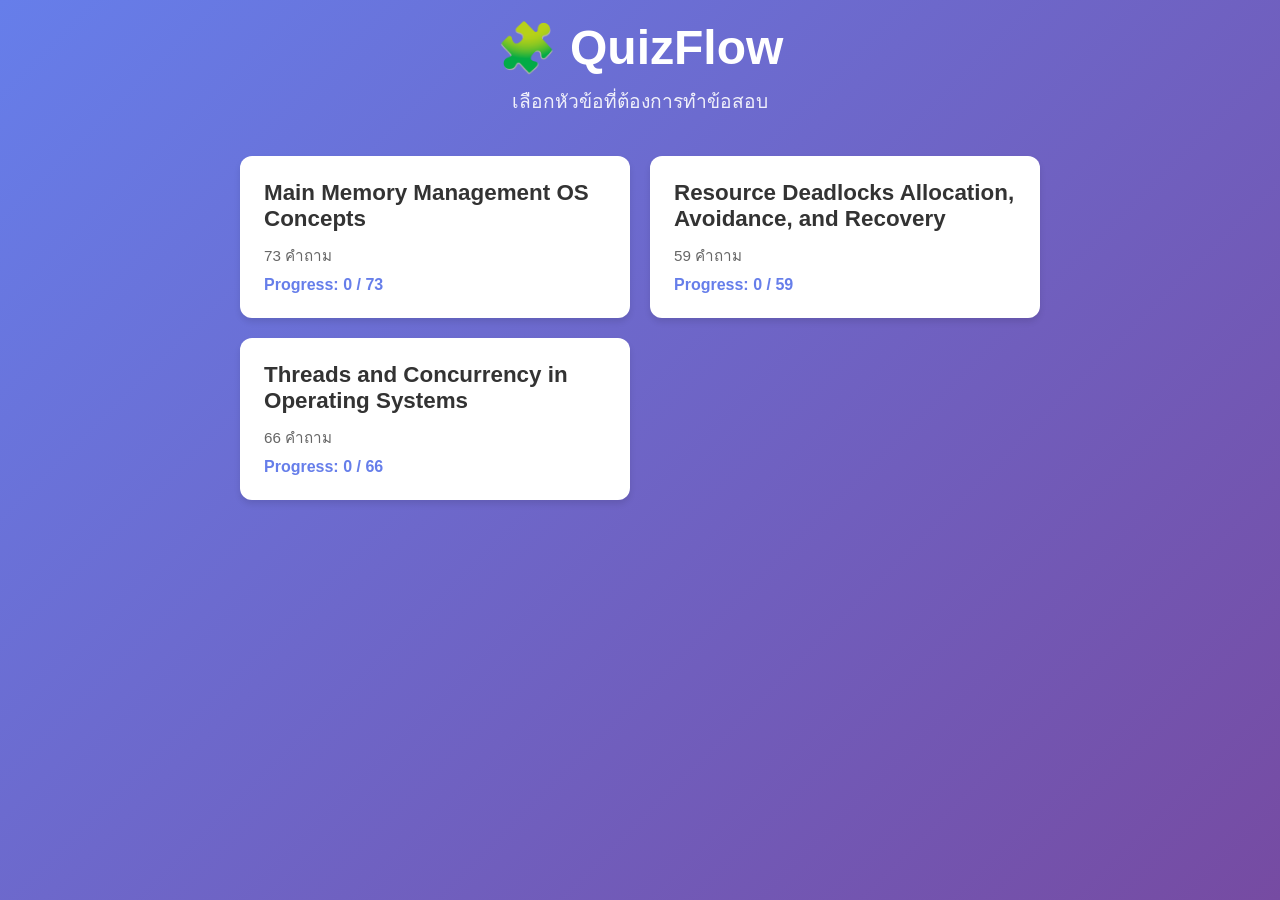
==== quiz.html @ c289e6de "Initial commit Created from https://vercel.com/new" ====
<!DOCTYPE html>
<html lang="th">
<head>
    <meta charset="UTF-8">
    <meta name="viewport" content="width=device-width, initial-scale=1.0">
    <title>QuizFlow - Quiz</title>
    <link rel="stylesheet" href="style.css">
</head>
<body>
    <div class="container">
        <header class="quiz-header">
            <button id="back-btn" class="btn-back">← กลับ</button>
            <h2 id="quiz-title">Quiz</h2>
            <div class="header-controls">
                <button id="shuffle-btn" class="btn-shuffle" title="เปิด/ปิดการสลับข้อ">🔀 สลับข้อ</button>
                <button id="reset-btn" class="btn-reset">รีเซ็ต</button>
            </div>
        </header>
        
        <div class="progress-bar">
            <div id="progress-fill" class="progress-fill"></div>
        </div>
        
        <div id="quiz-container" class="quiz-container">
            <div class="loading">กำลังโหลดข้อสอบ...</div>
        </div>
        
        <div id="result-container" class="result-container hidden">
            <h2>🏆 ผลคะแนน</h2>
            <div id="score-display" class="score-display"></div>
            <div class="result-actions">
                <button id="retry-btn" class="btn-primary">ทำใหม่</button>
                <button id="home-btn" class="btn-secondary">กลับหน้าแรก</button>
            </div>
        </div>
    </div>
    
    <script src="quiz.js"></script>
</body>
</html>
---- style.css ----
* {
    margin: 0;
    padding: 0;
    box-sizing: border-box;
}

body {
    font-family: -apple-system, BlinkMacSystemFont, 'Segoe UI', Roboto, Oxygen, Ubuntu, Cantarell, sans-serif;
    background: linear-gradient(135deg, #667eea 0%, #764ba2 100%);
    min-height: 100vh;
    padding: 20px;
}

.container {
    max-width: 800px;
    margin: 0 auto;
}

header {
    text-align: center;
    color: white;
    margin-bottom: 40px;
}

header h1 {
    font-size: 3em;
    margin-bottom: 10px;
}

.subtitle {
    font-size: 1.2em;
    opacity: 0.9;
}

/* Quiz Library */
.quiz-library {
    display: grid;
    grid-template-columns: repeat(auto-fill, minmax(300px, 1fr));
    gap: 20px;
}

.quiz-card {
    background: white;
    border-radius: 12px;
    padding: 24px;
    cursor: pointer;
    transition: transform 0.2s, box-shadow 0.2s;
    box-shadow: 0 4px 6px rgba(0, 0, 0, 0.1);
}

.quiz-card:hover {
    transform: translateY(-4px);
    box-shadow: 0 8px 12px rgba(0, 0, 0, 0.15);
}

.quiz-card h3 {
    color: #333;
    margin-bottom: 12px;
    font-size: 1.4em;
}

.quiz-info {
    color: #666;
    font-size: 0.95em;
    margin-bottom: 8px;
}

.quiz-progress {
    color: #667eea;
    font-weight: 600;
    font-size: 1em;
}

/* Quiz Page */
.quiz-header {
    display: flex;
    justify-content: space-between;
    align-items: center;
    margin-bottom: 20px;
}

.quiz-header h2 {
    color: white;
    font-size: 1.8em;
}

.btn-back, .btn-reset {
    background: rgba(255, 255, 255, 0.2);
    color: white;
    border: none;
    padding: 10px 20px;
    border-radius: 8px;
    cursor: pointer;
    font-size: 1em;
    transition: background 0.2s;
}

.btn-back:hover, .btn-reset:hover {
    background: rgba(255, 255, 255, 0.3);
}

.header-controls {
    display: flex;
    gap: 10px;
    align-items: center;
}

.btn-shuffle {
    background: rgba(255, 255, 255, 0.2);
    color: white;
    border: 2px solid rgba(255, 255, 255, 0.3);
    padding: 10px 20px;
    border-radius: 8px;
    cursor: pointer;
    font-size: 1em;
    transition: all 0.2s;
}

.btn-shuffle:hover {
    background: rgba(255, 255, 255, 0.3);
    border-color: rgba(255, 255, 255, 0.5);
}

.btn-shuffle.active {
    background: rgba(76, 175, 80, 0.6);
    border-color: rgba(76, 175, 80, 1);
    color: #ffffff;
}

.progress-bar {
    background: rgba(255, 255, 255, 0.2);
    height: 8px;
    border-radius: 4px;
    margin-bottom: 30px;
    overflow: hidden;
}

.progress-fill {
    background: #4ade80;
    height: 100%;
    transition: width 0.3s;
}

/* Quiz Container */
.quiz-container {
    background: white;
    border-radius: 12px;
    padding: 32px;
    box-shadow: 0 8px 16px rgba(0, 0, 0, 0.1);
}

.question-number {
    color: #667eea;
    font-weight: 600;
    margin-bottom: 16px;
    font-size: 1em;
}

.question-text {
    font-size: 1.4em;
    color: #333;
    margin-bottom: 24px;
    line-height: 1.6;
}

.answers {
    display: flex;
    flex-direction: column;
    gap: 12px;
    margin-bottom: 24px;
}

.answer-btn {
    background: #f3f4f6;
    border: 2px solid transparent;
    padding: 16px 20px;
    border-radius: 8px;
    text-align: left;
    cursor: pointer;
    font-size: 1em;
    transition: all 0.2s;
}

.answer-btn:hover {
    background: #e5e7eb;
    border-color: #667eea;
}

.answer-btn.selected {
    background: #ddd6fe;
    border-color: #667eea;
}

.answer-btn.correct {
    background: #d1fae5;
    border-color: #10b981;
}

.answer-btn.incorrect {
    background: #fee2e2;
    border-color: #ef4444;
}

.answer-btn:disabled {
    cursor: not-allowed;
}

.explanation {
    background: #f0f9ff;
    border-left: 4px solid #3b82f6;
    padding: 16px;
    margin-bottom: 24px;
    border-radius: 4px;
}

.explanation-title {
    font-weight: 600;
    color: #1e40af;
    margin-bottom: 8px;
}

.explanation-text {
    color: #1e3a8a;
    line-height: 1.6;
}

.quiz-actions {
    display: flex;
    gap: 12px;
    justify-content: flex-end;
}

.btn-primary, .btn-secondary {
    padding: 12px 24px;
    border: none;
    border-radius: 8px;
    font-size: 1em;
    cursor: pointer;
    transition: all 0.2s;
}

.btn-primary {
    background: #667eea;
    color: white;
}

.btn-primary:hover {
    background: #5568d3;
}

.btn-secondary {
    background: #e5e7eb;
    color: #333;
}

.btn-secondary:hover {
    background: #d1d5db;
}

/* Result Page */
.result-container {
    background: white;
    border-radius: 12px;
    padding: 48px;
    text-align: center;
    box-shadow: 0 8px 16px rgba(0, 0, 0, 0.1);
}

.result-container h2 {
    color: #333;
    font-size: 2.5em;
    margin-bottom: 24px;
}

.score-display {
    font-size: 3em;
    color: #667eea;
    font-weight: 700;
    margin-bottom: 16px;
}

.score-detail {
    color: #666;
    font-size: 1.2em;
    margin-bottom: 32px;
}

.result-actions {
    display: flex;
    gap: 16px;
    justify-content: center;
}

/* Utility */
.hidden {
    display: none;
}

.loading {
    text-align: center;
    color: #666;
    padding: 40px;
    font-size: 1.2em;
}

/* Responsive */
@media (max-width: 768px) {
    .quiz-library {
        grid-template-columns: 1fr;
    }
    
    header h1 {
        font-size: 2em;
    }
    
    .quiz-container {
        padding: 20px;
    }
    
    .question-text {
        font-size: 1.2em;
    }
}
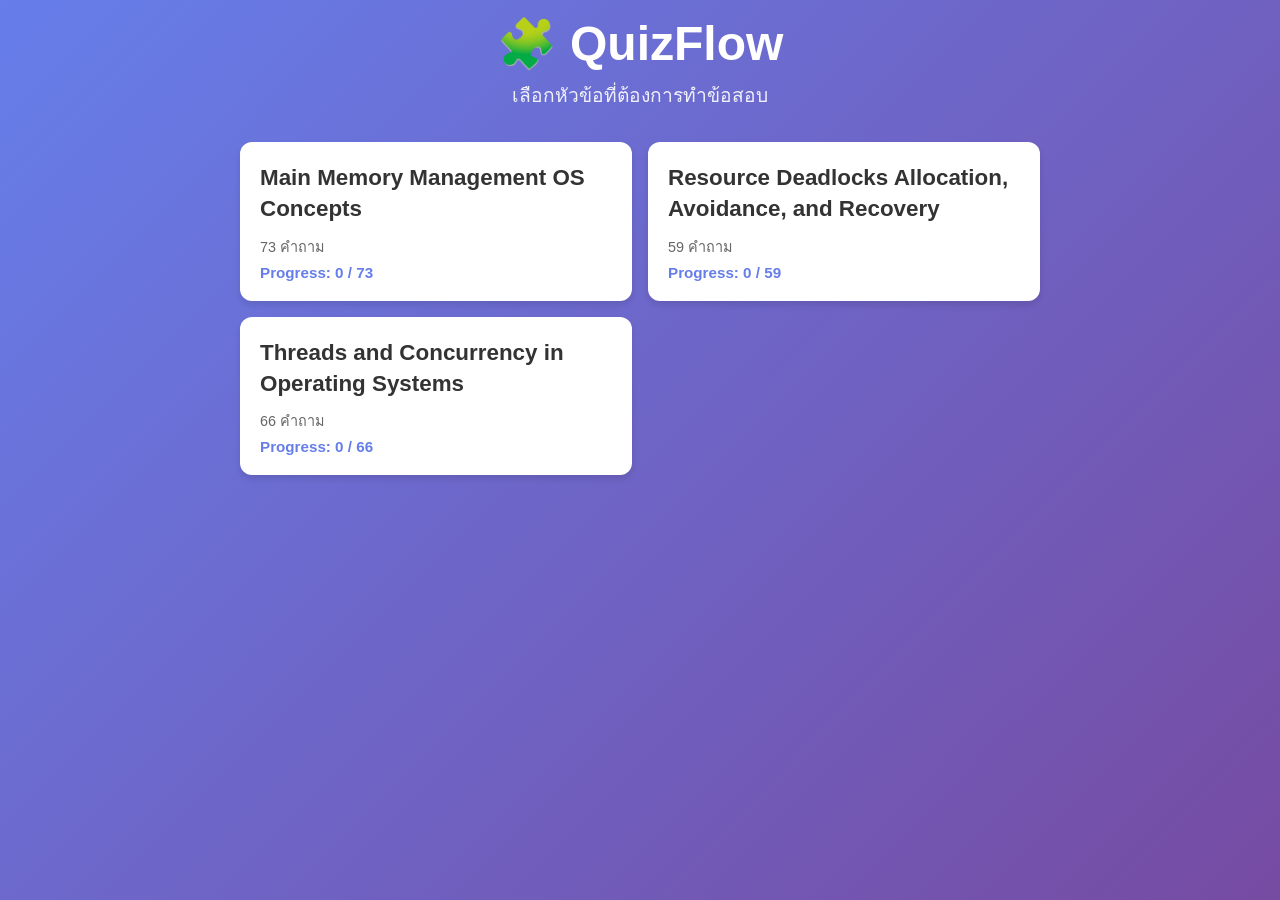
==== commit bf052e6d: "style: enhance quiz UI responsiveness and visual consistency, including button text rendering." ====
--- a/quiz.html
+++ b/quiz.html
@@ -9,11 +9,12 @@
 <body>
     <div class="container">
         <header class="quiz-header">
-            <button id="back-btn" class="btn-back">← กลับ</button>
+            <button id="back-btn" class="btn-back">← <span class="btn-label">กลับ</span></button>
             <h2 id="quiz-title">Quiz</h2>
             <div class="header-controls">
-                <button id="shuffle-btn" class="btn-shuffle" title="เปิด/ปิดการสลับข้อ">🔀 สลับข้อ</button>
-                <button id="reset-btn" class="btn-reset">รีเซ็ต</button>
+                <button id="shuffle-questions-btn" class="btn-shuffle" title="เปิด/ปิดการสลับลำดับข้อสอบ">📋 <span class="btn-label">สลับข้อสอบ</span></button>
+                <button id="shuffle-btn" class="btn-shuffle" title="เปิด/ปิดการสลับตัวเลือกคำตอบ">🔀 <span class="btn-label">สลับตัวเลือก</span></button>
+                <button id="reset-btn" class="btn-reset">🔄 <span class="btn-label">รีเซ็ต</span></button>
             </div>
         </header>
         
--- a/style.css
+++ b/style.css
@@ -8,7 +8,7 @@
     font-family: -apple-system, BlinkMacSystemFont, 'Segoe UI', Roboto, Oxygen, Ubuntu, Cantarell, sans-serif;
     background: linear-gradient(135deg, #667eea 0%, #764ba2 100%);
     min-height: 100vh;
-    padding: 20px;
+    padding: 16px;
 }
 
 .container {
@@ -16,33 +16,34 @@
     margin: 0 auto;
 }
 
+/* ── Index page header ─────────────────────── */
 header {
     text-align: center;
     color: white;
-    margin-bottom: 40px;
+    margin-bottom: 32px;
 }
 
 header h1 {
-    font-size: 3em;
-    margin-bottom: 10px;
+    font-size: clamp(1.8em, 6vw, 3em);
+    margin-bottom: 8px;
 }
 
 .subtitle {
-    font-size: 1.2em;
+    font-size: clamp(0.95em, 3vw, 1.2em);
     opacity: 0.9;
 }
 
-/* Quiz Library */
+/* ── Quiz Library ──────────────────────────── */
 .quiz-library {
     display: grid;
-    grid-template-columns: repeat(auto-fill, minmax(300px, 1fr));
-    gap: 20px;
+    grid-template-columns: repeat(auto-fill, minmax(280px, 1fr));
+    gap: 16px;
 }
 
 .quiz-card {
     background: white;
     border-radius: 12px;
-    padding: 24px;
+    padding: 20px;
     cursor: pointer;
     transition: transform 0.2s, box-shadow 0.2s;
     box-shadow: 0 4px 6px rgba(0, 0, 0, 0.1);
@@ -55,64 +56,83 @@
 
 .quiz-card h3 {
     color: #333;
-    margin-bottom: 12px;
-    font-size: 1.4em;
+    margin-bottom: 10px;
+    font-size: clamp(1.1em, 3.5vw, 1.4em);
+    line-height: 1.4;
 }
 
 .quiz-info {
     color: #666;
-    font-size: 0.95em;
-    margin-bottom: 8px;
+    font-size: 0.9em;
+    margin-bottom: 6px;
 }
 
 .quiz-progress {
     color: #667eea;
     font-weight: 600;
-    font-size: 1em;
-}
-
-/* Quiz Page */
+    font-size: 0.95em;
+}
+
+/* ── Quiz Page Header ──────────────────────── */
 .quiz-header {
     display: flex;
     justify-content: space-between;
     align-items: center;
-    margin-bottom: 20px;
+    margin-bottom: 16px;
+    gap: 8px;
+    flex-wrap: wrap;
 }
 
 .quiz-header h2 {
     color: white;
-    font-size: 1.8em;
-}
-
-.btn-back, .btn-reset {
+    font-size: clamp(1em, 4vw, 1.8em);
+    flex: 1;
+    text-align: center;
+    min-width: 0;
+    overflow: hidden;
+    text-overflow: ellipsis;
+    white-space: nowrap;
+}
+
+/* ── Shared header button styles ───────────── */
+.btn-back,
+.btn-reset {
     background: rgba(255, 255, 255, 0.2);
     color: white;
     border: none;
-    padding: 10px 20px;
+    padding: 9px 16px;
     border-radius: 8px;
     cursor: pointer;
-    font-size: 1em;
+    font-size: 0.9em;
+    white-space: nowrap;
     transition: background 0.2s;
-}
-
-.btn-back:hover, .btn-reset:hover {
+    flex-shrink: 0;
+}
+
+.btn-back:hover,
+.btn-reset:hover {
     background: rgba(255, 255, 255, 0.3);
 }
 
+/* ── Header controls group ─────────────────── */
 .header-controls {
     display: flex;
-    gap: 10px;
+    gap: 8px;
     align-items: center;
+    flex-wrap: wrap;
+    justify-content: flex-end;
+    flex-shrink: 0;
 }
 
 .btn-shuffle {
     background: rgba(255, 255, 255, 0.2);
     color: white;
     border: 2px solid rgba(255, 255, 255, 0.3);
-    padding: 10px 20px;
+    padding: 9px 14px;
     border-radius: 8px;
     cursor: pointer;
-    font-size: 1em;
+    font-size: 0.9em;
+    white-space: nowrap;
     transition: all 0.2s;
 }
 
@@ -122,16 +142,18 @@
 }
 
 .btn-shuffle.active {
-    background: rgba(76, 175, 80, 0.6);
+    background: rgba(76, 175, 80, 0.65);
     border-color: rgba(76, 175, 80, 1);
     color: #ffffff;
-}
-
+    box-shadow: 0 0 8px rgba(76, 175, 80, 0.45);
+}
+
+/* ── Progress bar ──────────────────────────── */
 .progress-bar {
     background: rgba(255, 255, 255, 0.2);
     height: 8px;
     border-radius: 4px;
-    margin-bottom: 30px;
+    margin-bottom: 20px;
     overflow: hidden;
 }
 
@@ -141,43 +163,46 @@
     transition: width 0.3s;
 }
 
-/* Quiz Container */
+/* ── Quiz Container ────────────────────────── */
 .quiz-container {
     background: white;
     border-radius: 12px;
-    padding: 32px;
+    padding: 28px;
     box-shadow: 0 8px 16px rgba(0, 0, 0, 0.1);
 }
 
 .question-number {
     color: #667eea;
     font-weight: 600;
-    margin-bottom: 16px;
-    font-size: 1em;
+    margin-bottom: 12px;
+    font-size: 0.95em;
 }
 
 .question-text {
-    font-size: 1.4em;
+    font-size: clamp(1.05em, 3.5vw, 1.4em);
     color: #333;
-    margin-bottom: 24px;
-    line-height: 1.6;
+    margin-bottom: 20px;
+    line-height: 1.65;
+    word-break: break-word;
 }
 
 .answers {
     display: flex;
     flex-direction: column;
-    gap: 12px;
-    margin-bottom: 24px;
+    gap: 10px;
+    margin-bottom: 20px;
 }
 
 .answer-btn {
     background: #f3f4f6;
     border: 2px solid transparent;
-    padding: 16px 20px;
+    padding: 14px 16px;
     border-radius: 8px;
     text-align: left;
     cursor: pointer;
-    font-size: 1em;
+    font-size: clamp(0.9em, 2.5vw, 1em);
+    line-height: 1.5;
+    word-break: break-word;
     transition: all 0.2s;
 }
 
@@ -208,35 +233,43 @@
 .explanation {
     background: #f0f9ff;
     border-left: 4px solid #3b82f6;
-    padding: 16px;
-    margin-bottom: 24px;
+    padding: 14px;
+    margin-bottom: 20px;
     border-radius: 4px;
 }
 
 .explanation-title {
     font-weight: 600;
     color: #1e40af;
-    margin-bottom: 8px;
+    margin-bottom: 6px;
 }
 
 .explanation-text {
     color: #1e3a8a;
     line-height: 1.6;
+    font-size: 0.95em;
+    word-break: break-word;
 }
 
 .quiz-actions {
     display: flex;
-    gap: 12px;
+    gap: 10px;
     justify-content: flex-end;
-}
-
-.btn-primary, .btn-secondary {
-    padding: 12px 24px;
+    flex-wrap: wrap;
+}
+
+.btn-primary,
+.btn-secondary {
+    padding: 11px 22px;
     border: none;
     border-radius: 8px;
     font-size: 1em;
     cursor: pointer;
     transition: all 0.2s;
+    flex: 1;
+    min-width: 100px;
+    max-width: 200px;
+    text-align: center;
 }
 
 .btn-primary {
@@ -257,41 +290,49 @@
     background: #d1d5db;
 }
 
-/* Result Page */
+/* ── Result Page ───────────────────────────── */
 .result-container {
     background: white;
     border-radius: 12px;
-    padding: 48px;
+    padding: 36px 24px;
     text-align: center;
     box-shadow: 0 8px 16px rgba(0, 0, 0, 0.1);
 }
 
 .result-container h2 {
     color: #333;
-    font-size: 2.5em;
-    margin-bottom: 24px;
+    font-size: clamp(1.6em, 6vw, 2.5em);
+    margin-bottom: 20px;
 }
 
 .score-display {
-    font-size: 3em;
+    font-size: clamp(2em, 8vw, 3em);
     color: #667eea;
     font-weight: 700;
-    margin-bottom: 16px;
+    margin-bottom: 12px;
 }
 
 .score-detail {
     color: #666;
-    font-size: 1.2em;
-    margin-bottom: 32px;
+    font-size: clamp(1em, 3vw, 1.2em);
+    margin-bottom: 28px;
 }
 
 .result-actions {
     display: flex;
-    gap: 16px;
+    gap: 12px;
     justify-content: center;
-}
-
-/* Utility */
+    flex-wrap: wrap;
+}
+
+.result-actions .btn-primary,
+.result-actions .btn-secondary {
+    flex: 1;
+    min-width: 120px;
+    max-width: 180px;
+}
+
+/* ── Utility ───────────────────────────────── */
 .hidden {
     display: none;
 }
@@ -299,25 +340,133 @@
 .loading {
     text-align: center;
     color: #666;
-    padding: 40px;
-    font-size: 1.2em;
-}
-
-/* Responsive */
-@media (max-width: 768px) {
+    padding: 40px 20px;
+    font-size: 1.1em;
+}
+
+/* ══════════════════════════════════════════════
+   RESPONSIVE BREAKPOINTS
+   ══════════════════════════════════════════════ */
+
+/* ── Tablet / Small phone (≤ 600px) ─────────── */
+@media (max-width: 600px) {
+    body {
+        padding: 12px;
+    }
+
+    header {
+        margin-bottom: 20px;
+    }
+
+    .quiz-header {
+        gap: 6px;
+    }
+
+    .quiz-header h2 {
+        font-size: clamp(0.9em, 4vw, 1.2em);
+    }
+
+    .btn-back,
+    .btn-reset {
+        padding: 8px 12px;
+        font-size: 0.85em;
+    }
+
+    .btn-shuffle {
+        padding: 8px 12px;
+        font-size: 0.82em;
+    }
+
     .quiz-library {
         grid-template-columns: 1fr;
-    }
-    
-    header h1 {
-        font-size: 2em;
-    }
-    
+        gap: 12px;
+    }
+
     .quiz-container {
-        padding: 20px;
-    }
-    
+        padding: 18px 14px;
+    }
+
     .question-text {
-        font-size: 1.2em;
-    }
-}
+        font-size: 1.05em;
+        margin-bottom: 16px;
+    }
+
+    .answer-btn {
+        padding: 12px 14px;
+        font-size: 0.92em;
+    }
+
+    .result-container {
+        padding: 24px 16px;
+    }
+
+    /* Action buttons: full-width on small screens */
+    .quiz-actions {
+        justify-content: stretch;
+    }
+
+    .btn-primary,
+    .btn-secondary {
+        max-width: 100%;
+    }
+
+    .result-actions .btn-primary,
+    .result-actions .btn-secondary {
+        max-width: 100%;
+    }
+}
+
+/* ── Extra small phone (≤ 400px) ───────────── */
+@media (max-width: 400px) {
+    body {
+        padding: 8px;
+    }
+
+    /*  Header layout on xs:
+        Row 1: [← กลับ]           [ปุ่มกลุ่ม]
+        Row 2: [     ชื่อวิชา     ]              */
+    .quiz-header {
+        flex-wrap: wrap;
+        align-items: flex-start;
+    }
+
+    .quiz-header h2 {
+        order: 3;
+        flex: 0 0 100%;
+        text-align: center;
+        font-size: 0.95em;
+        white-space: normal;
+        margin-top: 4px;
+    }
+
+    .btn-back {
+        order: 1;
+    }
+
+    .header-controls {
+        order: 2;
+    }
+
+    /* Compact buttons: show emoji only, hide text label */
+    .btn-label {
+        display: none;
+    }
+
+    .btn-shuffle {
+        padding: 8px 10px;
+        font-size: 1em;
+    }
+
+    .btn-reset {
+        padding: 8px 10px;
+        font-size: 0.82em;
+    }
+
+    .quiz-container {
+        padding: 14px 12px;
+    }
+
+    .answer-btn {
+        padding: 11px 12px;
+    }
+}
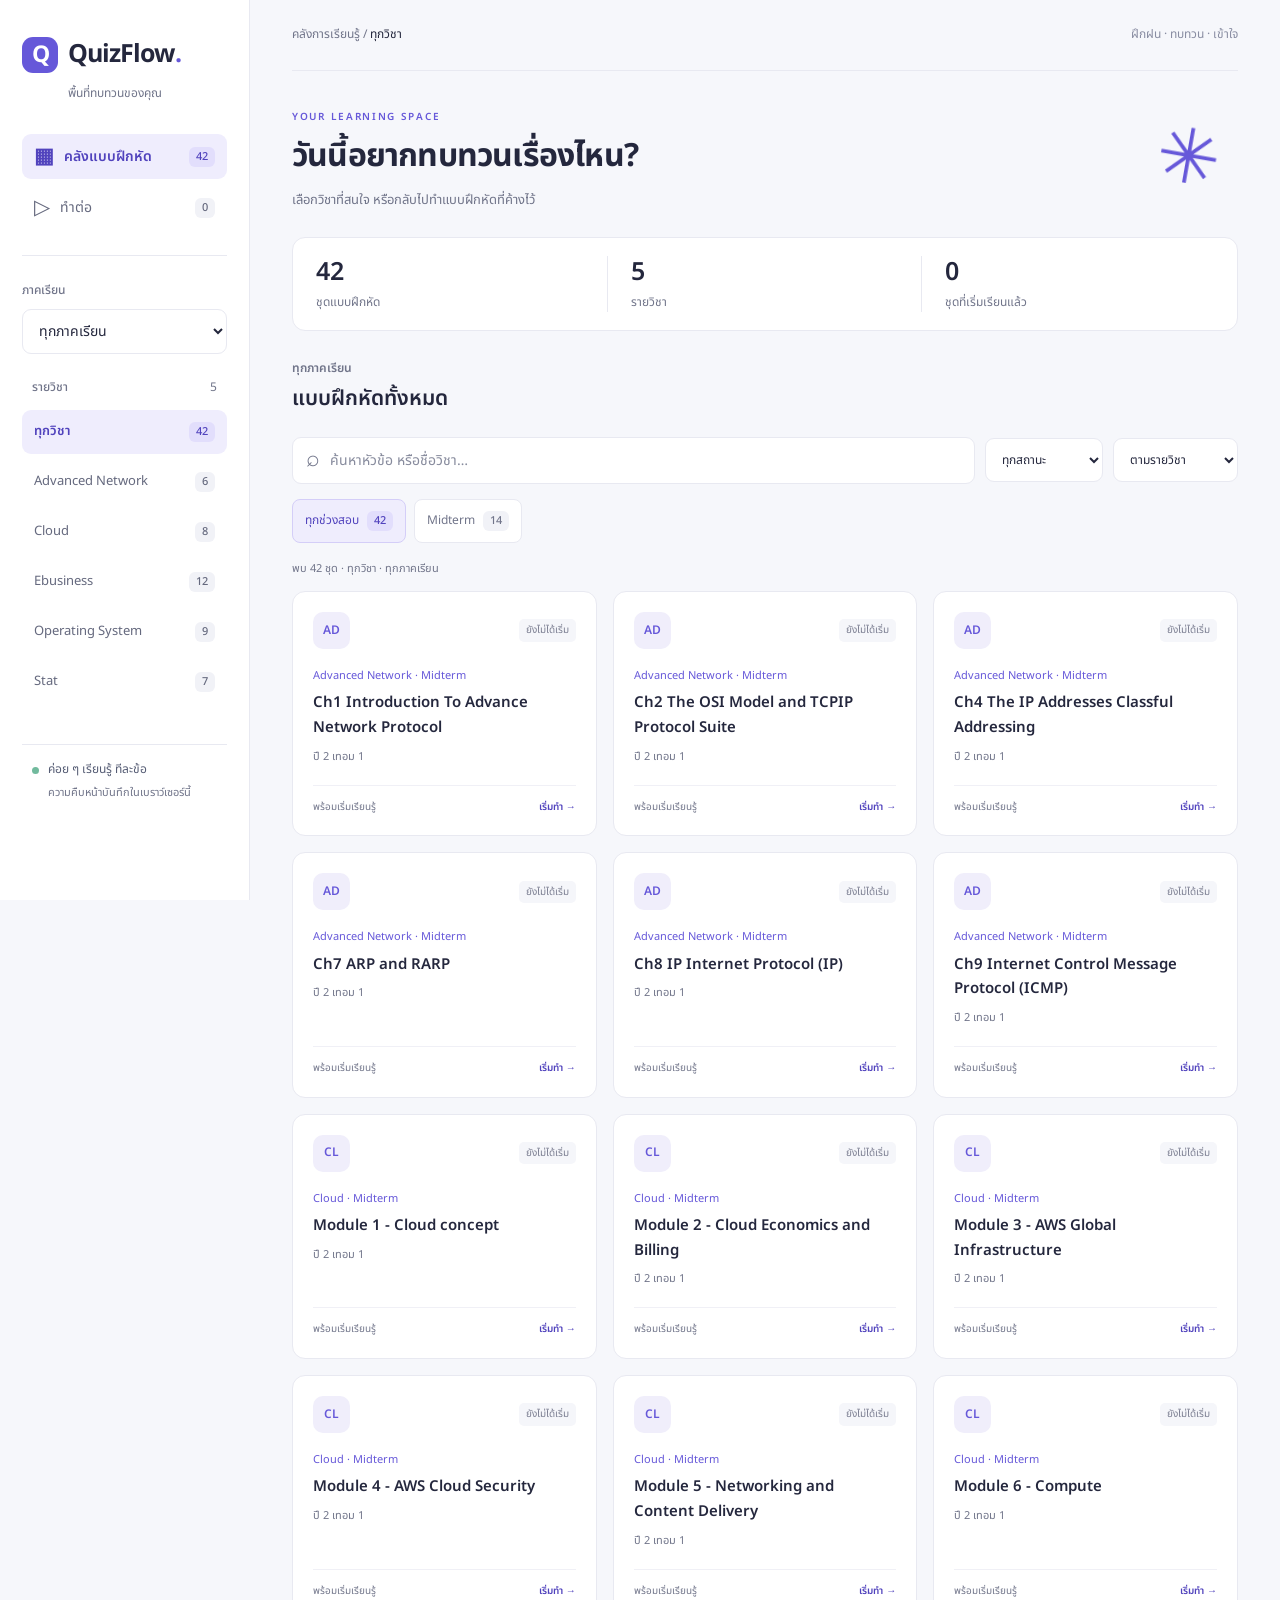
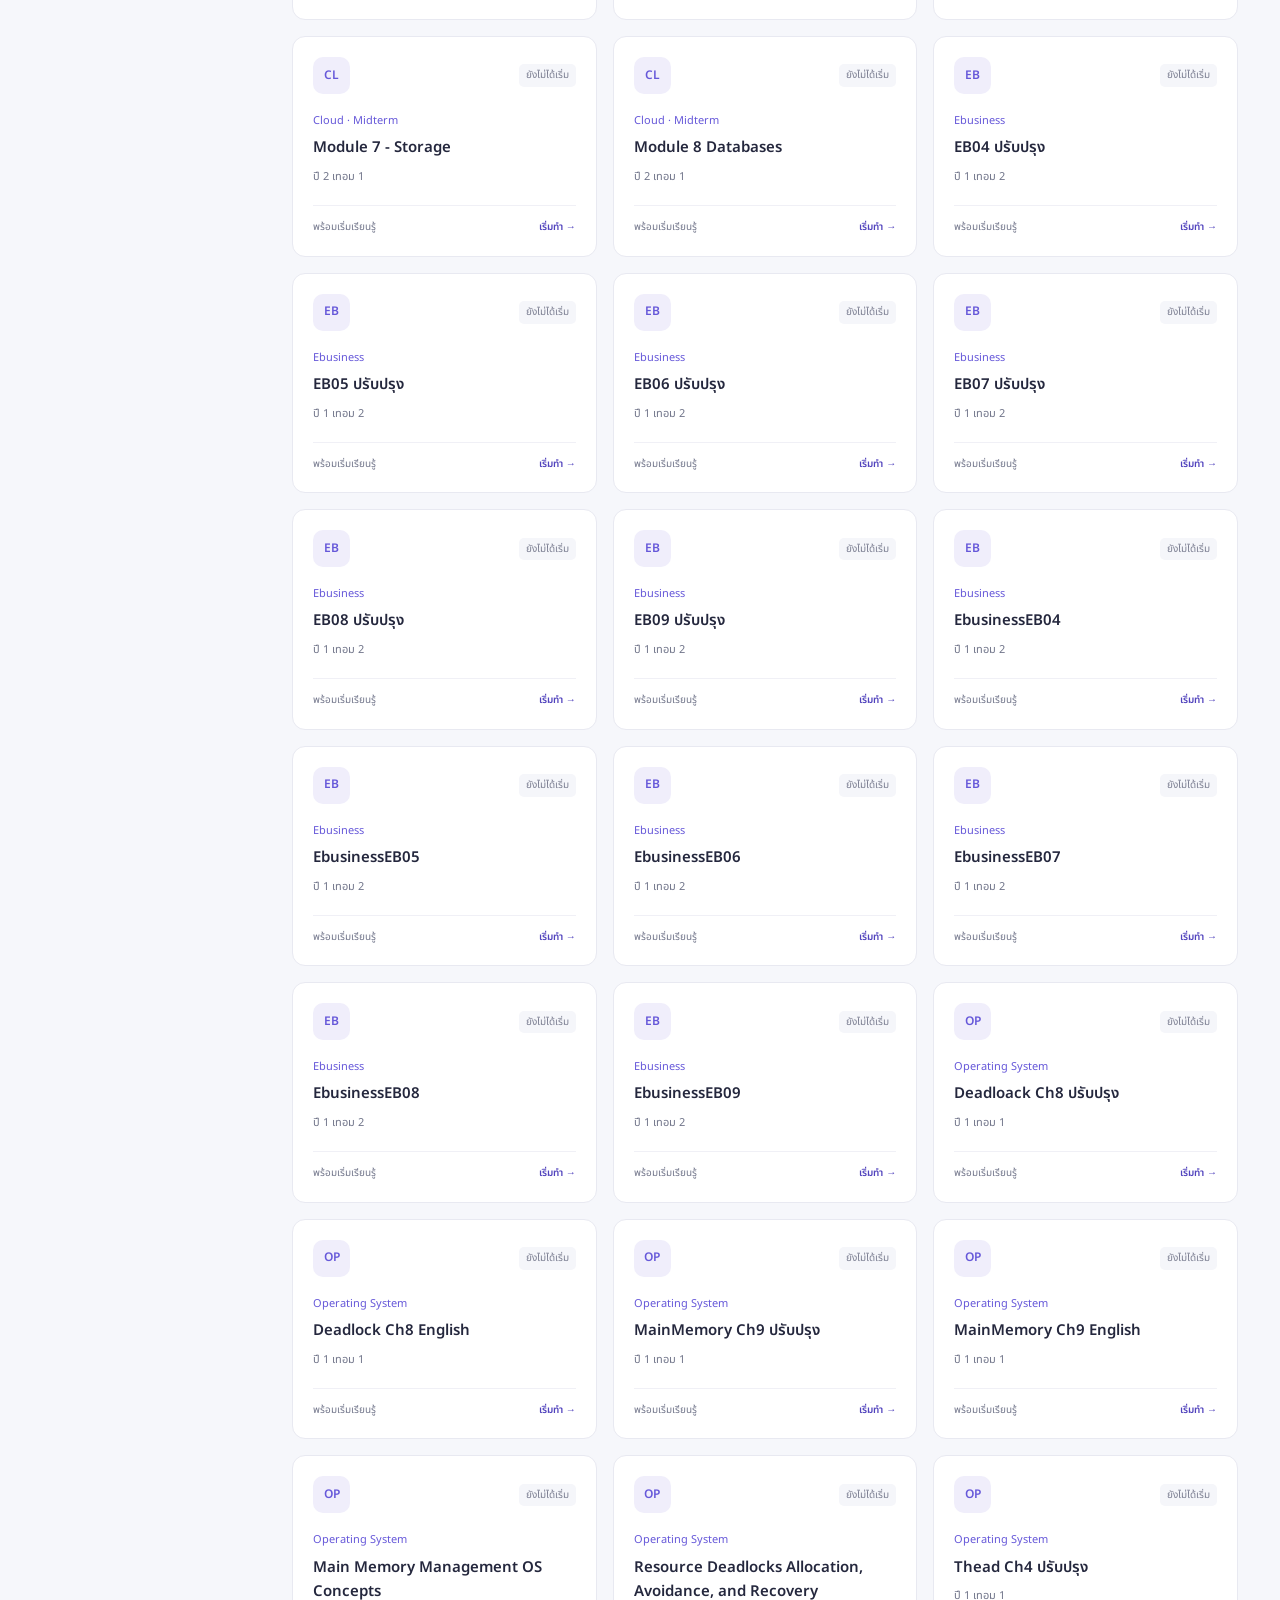
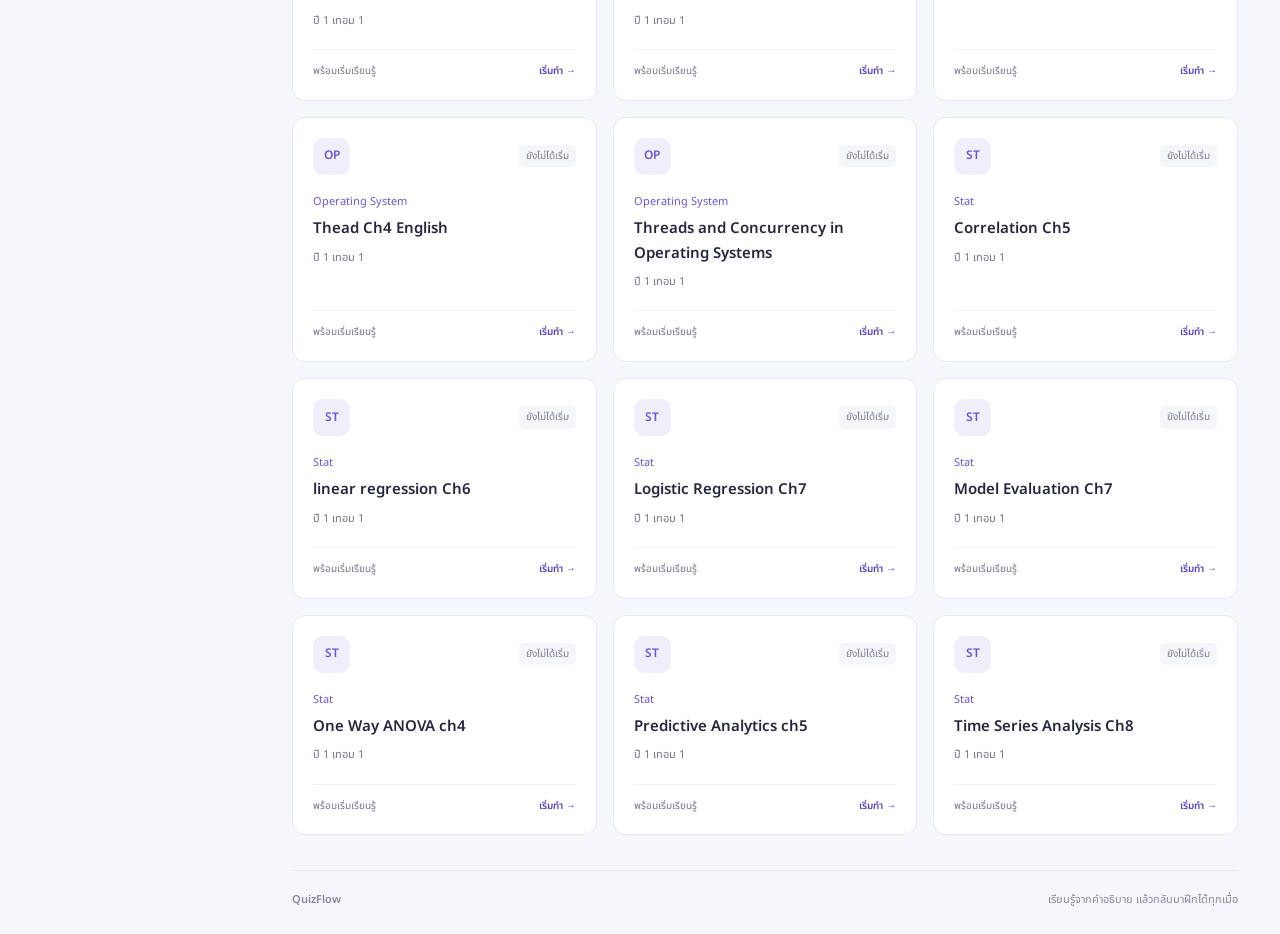
==== commit 928f2d7a: "Improve quiz navigation and document quiz authoring workflow" ====
--- a/quiz.html
+++ b/quiz.html
@@ -3,39 +3,27 @@
 <head>
     <meta charset="UTF-8">
     <meta name="viewport" content="width=device-width, initial-scale=1.0">
-    <title>QuizFlow - Quiz</title>
+    <title>QuizFlow — แบบฝึกหัด</title>
     <link rel="stylesheet" href="style.css">
 </head>
-<body>
-    <div class="container">
+<body class="quiz-page">
+    <a class="skip-link" href="#quiz-container">ข้ามไปยังคำถาม</a>
+    <div class="quiz-shell">
+        <header class="quiz-topbar"><a class="brand" href="index.html"><span class="brand-mark" aria-hidden="true">Q</span>QuizFlow<span class="brand-dot">.</span></a><button id="back-btn" class="btn-secondary">← กลับคลังแบบฝึกหัด</button></header>
+        <nav class="breadcrumb" aria-label="ตำแหน่งปัจจุบัน"><a href="index.html">คลังแบบฝึกหัด</a><span aria-hidden="true">/</span><span id="quiz-context">แบบฝึกหัด</span></nav>
         <header class="quiz-header">
-            <button id="back-btn" class="btn-back">← <span class="btn-label">กลับ</span></button>
-            <h2 id="quiz-title">Quiz</h2>
-            <div class="header-controls">
-                <button id="shuffle-questions-btn" class="btn-shuffle" title="เปิด/ปิดการสลับลำดับข้อสอบ">📋 <span class="btn-label">สลับข้อสอบ</span></button>
-                <button id="shuffle-btn" class="btn-shuffle" title="เปิด/ปิดการสลับตัวเลือกคำตอบ">🔀 <span class="btn-label">สลับตัวเลือก</span></button>
-                <button id="reset-btn" class="btn-reset">🔄 <span class="btn-label">รีเซ็ต</span></button>
-            </div>
+            <div><p class="eyebrow">LEARN AT YOUR OWN PACE</p><h1 id="quiz-title">กำลังโหลด…</h1></div>
+            <details class="quiz-settings" id="quiz-settings"><summary>⚙ ตั้งค่าการฝึก</summary><div class="settings-panel"><p class="menu-label">รูปแบบการฝึก</p><button id="shuffle-questions-btn" class="setting-toggle" aria-pressed="false" disabled>สลับลำดับคำถาม <span>ปิด</span></button><button id="shuffle-btn" class="setting-toggle" aria-pressed="false" disabled>สลับตัวเลือกคำตอบ <span>ปิด</span></button><p class="settings-hint">เปลี่ยนลำดับคำถามจะกลับไปข้อแรก โดยเก็บคำตอบที่ทำแล้ว</p><button id="reset-btn" class="btn-reset" disabled>เริ่มชุดนี้ใหม่</button></div></details>
         </header>
-        
-        <div class="progress-bar">
-            <div id="progress-fill" class="progress-fill"></div>
-        </div>
-        
-        <div id="quiz-container" class="quiz-container">
-            <div class="loading">กำลังโหลดข้อสอบ...</div>
-        </div>
-        
-        <div id="result-container" class="result-container hidden">
-            <h2>🏆 ผลคะแนน</h2>
-            <div id="score-display" class="score-display"></div>
-            <div class="result-actions">
-                <button id="retry-btn" class="btn-primary">ทำใหม่</button>
-                <button id="home-btn" class="btn-secondary">กลับหน้าแรก</button>
-            </div>
-        </div>
+        <div class="progress-label"><span id="progress-text" role="status">กำลังเตรียมแบบฝึกหัด</span><span id="save-notice">บันทึกความคืบหน้าอัตโนมัติ</span></div>
+        <div class="progress-bar" role="progressbar" aria-label="จำนวนข้อที่ตอบแล้ว" aria-valuemin="0" aria-valuemax="100" aria-valuenow="0"><div id="progress-fill" class="progress-fill"></div></div>
+        <main>
+            <div id="quiz-container" class="quiz-container"><div class="loading">กำลังโหลดข้อสอบ…</div></div>
+            <div id="result-container" class="result-container hidden"><p class="eyebrow">PRACTICE COMPLETE</p><h2 tabindex="-1" id="result-title">ทบทวนครบแล้ว!</h2><div id="score-display" class="score-display"></div><p class="result-note">กลับมาฝึกอีกครั้ง เพื่อเข้าใจได้มากขึ้น</p><div class="result-actions"><button id="retry-btn" class="btn-primary">ฝึกชุดนี้อีกครั้ง</button><button id="home-btn" class="btn-secondary">กลับคลังแบบฝึกหัด</button></div></div>
+        </main>
+        <p class="quiz-footer">ตอบทีละข้อ เรียนรู้จากคำอธิบาย แล้วค่อยไปต่อ</p>
     </div>
-    
+    <script src="storage.js"></script>
     <script src="quiz.js"></script>
 </body>
 </html>
--- a/style.css
+++ b/style.css
@@ -1,472 +1,196 @@
-* {
-    margin: 0;
-    padding: 0;
-    box-sizing: border-box;
+@import url('https://fonts.googleapis.com/css2?family=Noto+Sans+Thai:wght@400;500;600;700&display=swap');
+:root { --ink:#24273d; --muted:#71758a; --accent:#6658d9; --accent-dark:#5143bd; --accent-light:#efedfd; --border:#e8e9f1; --surface:#fff; --background:#f6f7fb; }
+* { box-sizing:border-box; margin:0; padding:0; }
+body { font-family:'Noto Sans Thai','Segoe UI',sans-serif; color:var(--ink); background:var(--background); font-size:14px; line-height:1.65; }
+button,input,select,summary { font:inherit; }
+button,select,summary { cursor:pointer; }
+a { color:inherit; text-decoration:none; }
+button,a,input,select,summary { -webkit-tap-highlight-color:transparent; }
+:focus-visible { outline:3px solid var(--accent); outline-offset:4px; }
+button { border:0; }
+button:disabled { cursor:wait; opacity:.55; }
+.hidden { display:none !important; }
+.sr-only { position:absolute; width:1px; height:1px; padding:0; overflow:hidden; clip:rect(0,0,0,0); white-space:nowrap; border:0; }
+.skip-link { position:fixed; left:16px; top:-100px; background:var(--ink); color:white; padding:12px 20px; border-radius:8px; z-index:20; }
+.skip-link:focus { top:12px; }
+.muted { color:var(--muted); }
+.app-shell { display:grid; grid-template-columns:250px minmax(0,1fr); min-height:100vh; max-width:1680px; margin:auto; }
+.sidebar { background:var(--surface); border-right:1px solid var(--border); padding:34px 22px; display:flex; flex-direction:column; align-self:start; position:sticky; top:0; min-height:100vh; }
+.brand { display:inline-flex; align-items:center; gap:10px; font-size:25px; font-weight:700; letter-spacing:-1px; width:fit-content; }
+.brand-mark { display:grid; place-items:center; width:36px; height:36px; background:var(--accent); color:white; border-radius:11px; font-size:23px; }
+.brand-dot { color:var(--accent); margin-left:-9px; }
+.sidebar-caption { color:var(--muted); font-size:12px; margin:9px 0 30px 46px; }
+.primary-nav,.subject-menu { display:flex; flex-direction:column; gap:6px; }
+.nav-item,.subject-item { display:flex; align-items:center; gap:10px; width:100%; text-align:left; padding:11px 12px; border-radius:9px; background:transparent; color:#65697e; min-height:44px; }
+.nav-item > span:first-child { font-size:21px; line-height:1; }
+.nav-item:hover,.subject-item:hover { background:#f6f5fc; }
+.nav-item.active,.subject-item.active { background:var(--accent-light); color:var(--accent-dark); font-weight:600; }
+.nav-count { margin-left:auto; font-size:11px; background:#f1f2f7; border-radius:6px; padding:1px 7px; flex-shrink:0; font-weight:500; }
+.active .nav-count { background:#e2defc; color:var(--accent-dark); }
+.sidebar-divider { height:1px; background:var(--border); margin:25px 0; }
+.menu-label { font-size:12px; color:var(--muted); font-weight:500; }
+select { background:white; border:1px solid var(--border); border-radius:9px; padding:10px 32px 10px 12px; color:var(--ink); max-width:100%; min-height:44px; }
+.sidebar select { margin-top:8px; width:100%; }
+.mobile-course-select { display:none; }
+.subjects-heading { display:flex; justify-content:space-between; margin:24px 10px 12px; font-size:12px; }
+.subject-item { font-size:13px; }
+.subject-item > span:first-child { overflow-wrap:anywhere; }
+.sidebar-note { display:flex; gap:9px; margin-top:40px; padding:15px 10px 0; border-top:1px solid var(--border); font-size:12px; color:#555c74; }
+.sidebar-note p { margin-top:4px; font-size:11px; color:var(--muted); }
+.note-dot { background:#71ba9d; width:7px; height:7px; border-radius:50%; margin-top:7px; flex-shrink:0; }
+.main-content { padding:0 42px; min-width:0; }
+.page-topbar { display:flex; justify-content:space-between; gap:15px; padding:25px 0; border-bottom:1px solid var(--border); color:var(--muted); font-size:12px; }
+#breadcrumb-current { color:var(--ink); }
+.topbar-note { color:#898da2; }
+.library-intro { display:flex; align-items:center; justify-content:space-between; gap:20px; padding:38px 0 26px; }
+.eyebrow { color:var(--accent); font-size:10px; letter-spacing:1.7px; font-weight:600; margin-bottom:8px; }
+h1 { font-size:clamp(24px,2.5vw,34px); letter-spacing:-.8px; line-height:1.45; }
+.subtitle { color:var(--muted); margin-top:10px; font-size:13px; }
+.intro-symbol { color:var(--accent); font-size:76px; line-height:1; width:100px; text-align:center; transform:rotate(10deg); }
+.library-stats { display:grid; grid-template-columns:repeat(3,1fr); border:1px solid var(--border); background:white; border-radius:13px; margin-bottom:28px; padding:18px 0; }
+.library-stats > div { padding:0 23px; border-right:1px solid var(--border); }
+.library-stats > div:last-child { border:0; }
+.library-stats span { font-size:25px; font-weight:600; line-height:1.3; }
+.library-stats p { font-size:12px; color:var(--muted); margin-top:4px; }
+.resume-section { display:flex; justify-content:space-between; align-items:center; gap:20px; background:#eeecfd; border:1px solid #dfdbfb; border-radius:13px; padding:21px 24px; margin-bottom:30px; }
+.resume-section h2 { font-size:17px; overflow-wrap:anywhere; }
+.resume-section p:last-child { color:#716997; font-size:12px; margin-top:5px; }
+.resume-section > div { min-width:0; }
+.section-heading { display:flex; align-items:center; justify-content:space-between; gap:14px; margin-bottom:20px; }
+.section-heading h2 { font-size:21px; font-weight:600; }
+.section-heading .eyebrow { color:var(--muted); letter-spacing:0; font-size:12px; margin-bottom:3px; }
+.text-button { color:var(--accent-dark); background:transparent; font-size:12px; padding:10px 0; }
+.library-toolbar { display:flex; align-items:center; gap:10px; }
+.search-field { display:flex; align-items:center; gap:10px; background:white; border:1px solid var(--border); border-radius:9px; padding:0 13px; flex:1; min-width:0; }
+.search-field > span { color:var(--muted); font-size:23px; }
+.search-field input { width:100%; min-width:0; background:transparent; border:0; padding:11px 0; color:var(--ink); }
+.search-field:focus-within { outline:2px solid var(--accent); outline-offset:2px; }
+.search-field input:focus-visible { outline:0; }
+input::placeholder { color:#878b9d; }
+.library-toolbar select { font-size:12px; }
+.assessment-filters { display:flex; flex-wrap:wrap; gap:8px; margin-top:15px; }
+.assessment-filters:empty { display:none; }
+.filter-chip { display:flex; align-items:center; gap:8px; border:1px solid var(--border); background:white; border-radius:8px; padding:8px 12px; color:var(--muted); font-size:12px; min-height:44px; }
+.filter-chip.active { background:var(--accent-light); color:var(--accent-dark); border-color:#d4cef8; }
+.results-count { color:var(--muted); font-size:11px; margin:17px 0 13px; }
+.quiz-library { display:grid; grid-template-columns:repeat(3,minmax(0,1fr)); gap:16px; }
+.quiz-card { background:white; border:1px solid var(--border); border-radius:13px; padding:20px; display:flex; flex-direction:column; transition:transform .18s,box-shadow .18s,border-color .18s; }
+.quiz-card:hover { transform:translateY(-3px); border-color:#c9c1f6; box-shadow:0 8px 24px #3431590b; }
+.card-top { display:flex; justify-content:space-between; align-items:center; gap:8px; margin-bottom:18px; }
+.course-icon { display:grid; place-items:center; width:37px; height:37px; background:#f0eefb; color:var(--accent); border-radius:10px; font-size:12px; font-weight:600; }
+.status-badge { font-size:10px; color:#7b7e91; background:#f5f6fa; border-radius:5px; padding:3px 7px; }
+.status-badge.started { background:#fff3dc; color:#946517; }
+.status-badge.completed { background:#e8f6ee; color:#287647; }
+.card-metadata { font-size:11px; color:var(--accent); margin-bottom:6px; }
+.quiz-card h3 { font-size:15px; font-weight:600; line-height:1.65; overflow-wrap:anywhere; }
+.card-semester { color:var(--muted); font-size:11px; margin:7px 0 19px; }
+.card-bottom { display:flex; justify-content:space-between; gap:8px; padding-top:13px; border-top:1px solid #f0f0f6; margin-top:auto; font-size:10px; color:var(--muted); }
+.card-action { color:var(--accent-dark); font-weight:600; flex-shrink:0; }
+.empty-state { grid-column:1/-1; text-align:center; padding:45px 20px; background:white; border:1px dashed #d6d5e4; border-radius:13px; color:var(--muted); }
+.empty-state h3 { font-size:17px; color:var(--ink); }
+.empty-state p { margin:10px 0 20px; }
+.page-footer { display:flex; justify-content:space-between; gap:15px; margin:35px 0 25px; padding-top:20px; border-top:1px solid var(--border); font-size:11px; color:#85899e; }
+.page-footer > span { font-weight:600; }
+.btn-primary,.btn-secondary { display:inline-flex; justify-content:center; align-items:center; gap:8px; padding:11px 19px; border-radius:9px; min-height:44px; font-size:13px; text-align:center; font-weight:500; }
+.btn-primary { background:var(--accent); color:white; }
+.btn-primary:hover { background:var(--accent-dark); }
+.btn-secondary { background:white; color:#62667c; border:1px solid var(--border); }
+.btn-secondary:hover { background:#f0eefb; }
+.resume-section .btn-primary { flex-shrink:0; }
+/* Quiz: make the question primary and place occasional actions in a disclosure. */
+.quiz-shell { max-width:890px; padding:0 24px; margin:auto; }
+.quiz-topbar { display:flex; justify-content:space-between; align-items:center; gap:15px; padding:25px 0; border-bottom:1px solid var(--border); }
+.breadcrumb { display:flex; gap:10px; color:var(--muted); font-size:12px; margin:25px 0 20px; flex-wrap:wrap; }
+.breadcrumb a:hover { color:var(--accent); }
+.quiz-header { display:flex; align-items:flex-start; justify-content:space-between; gap:20px; margin-bottom:25px; }
+.quiz-header > div { min-width:0; }
+.quiz-header h1 { font-size:clamp(21px,3vw,28px); overflow-wrap:anywhere; }
+.quiz-settings { position:relative; flex-shrink:0; }
+.quiz-settings summary { border:1px solid var(--border); background:white; border-radius:9px; padding:10px 14px; font-size:12px; min-height:44px; list-style:none; }
+.quiz-settings summary::-webkit-details-marker { display:none; }
+.quiz-settings[open] summary { border-color:#c9c1f6; color:var(--accent-dark); }
+.settings-panel { position:absolute; top:54px; right:0; width:280px; padding:18px; border:1px solid var(--border); box-shadow:0 15px 45px #24273d18; background:white; border-radius:12px; z-index:5; }
+.setting-toggle { display:flex; align-items:center; justify-content:space-between; width:100%; gap:10px; padding:12px 0; background:transparent; font-size:12px; color:var(--ink); }
+.setting-toggle > span { border-radius:6px; padding:2px 9px; background:#eef0f5; color:var(--muted); }
+.setting-toggle.active > span { background:var(--accent-light); color:var(--accent-dark); }
+.settings-hint { color:var(--muted); font-size:11px; border-bottom:1px solid var(--border); padding:8px 0 15px; }
+.btn-reset { color:#b4484d; background:#fff4f4; padding:10px 15px; margin-top:15px; border-radius:8px; width:100%; min-height:44px; font-size:12px; }
+.progress-label { display:flex; justify-content:space-between; gap:12px; color:var(--muted); font-size:11px; margin-bottom:9px; flex-wrap:wrap; }
+.progress-bar { height:6px; background:#e7e5f3; border-radius:5px; overflow:hidden; margin-bottom:25px; }
+.progress-fill { height:100%; width:0; background:var(--accent); transition:width .2s; }
+.quiz-container,.result-container { background:white; border:1px solid var(--border); padding:32px; border-radius:15px; }
+.question-number { font-size:12px; color:var(--accent); margin-bottom:13px; font-weight:600; }
+.question-text { font-size:19px; font-weight:500; line-height:1.8; overflow-wrap:anywhere; margin-bottom:25px; }
+.answers { display:flex; flex-direction:column; gap:12px; }
+.answer-btn { text-align:left; display:flex; align-items:flex-start; gap:13px; background:#fcfcfe; color:var(--ink); border:1px solid #e2e3ec; border-radius:10px; padding:15px 16px; line-height:1.7; overflow-wrap:anywhere; }
+.answer-letter { border:1px solid #dcdde8; border-radius:6px; width:26px; height:26px; text-align:center; font-size:11px; flex-shrink:0; color:var(--muted); }
+.answer-btn:hover:not(:disabled) { border-color:var(--accent); background:#f7f5ff; }
+.answer-btn:disabled { opacity:1; cursor:default; }
+.answer-btn.correct { background:#eff9f3; border-color:#70b58b; }
+.answer-btn.incorrect { background:#fff3f3; border-color:#db8d8d; }
+.answer-verdict { display:block; font-size:11px; font-weight:600; margin-top:4px; }
+.correct .answer-verdict { color:#287647; }
+.incorrect .answer-verdict { color:#af4148; }
+.explanation { border:1px solid #dfdaf9; background:#f7f5ff; border-radius:10px; padding:18px; margin-top:22px; }
+.explanation-title { color:var(--accent-dark); font-weight:600; font-size:13px; margin-bottom:7px; }
+.explanation-text { line-height:1.8; font-size:13px; color:#626078; overflow-wrap:anywhere; }
+.quiz-actions { display:flex; justify-content:space-between; gap:12px; border-top:1px solid var(--border); padding-top:22px; margin-top:25px; }
+.quiz-actions .btn-primary { margin-left:auto; }
+.quiz-hint { font-size:12px; color:var(--muted); align-self:center; }
+.quiz-footer { text-align:center; color:var(--muted); font-size:11px; padding:24px 0; }
+.loading { text-align:center; color:var(--muted); padding:25px 10px; }
+.result-container { text-align:center; padding:45px 24px; }
+.result-container h2 { font-size:27px; }
+.score-percentage { font-size:72px; font-weight:700; color:var(--accent); margin-top:15px; line-height:1.4; }
+.score-detail { color:var(--muted); }
+.result-note { font-size:13px; margin:20px 0 25px; color:var(--muted); }
+.result-actions { display:flex; gap:12px; justify-content:center; flex-wrap:wrap; }
+@media (min-width:1450px) { .main-content { padding:0 65px; } }
+@media (max-width:1150px) { .app-shell { grid-template-columns:225px minmax(0,1fr); } .sidebar { padding:30px 17px; } .main-content { padding:0 28px; } .quiz-library { grid-template-columns:repeat(2,minmax(0,1fr)); } }
+@media (max-width:760px) {
+    .app-shell { display:block; }
+    .sidebar { position:static; min-height:0; padding:20px; border-right:0; border-bottom:1px solid var(--border); }
+    .brand { font-size:22px; }
+    .sidebar-caption,.sidebar-note,.sidebar-divider { display:none; }
+    .primary-nav { flex-direction:row; margin:20px 0; }
+    .nav-item { flex:1; font-size:12px; }
+    .subjects-heading { margin:18px 0 10px; }
+    .subject-menu { display:none; }
+    .mobile-course-select { display:block; }
+    .subject-item { width:auto; border:1px solid var(--border); padding:9px 12px; gap:10px; }
+    .subject-item.active { border-color:#d4cef8; }
+    .main-content { padding:0 20px; }
+    .page-topbar { padding:17px 0; }
+    .topbar-note { display:none; }
+    .library-intro { padding:27px 0 22px; }
+    .intro-symbol { font-size:55px; width:55px; }
+    h1 { font-size:25px; }
+    .library-stats > div { padding:0 15px; }
+    .library-stats span { font-size:22px; }
+    .library-toolbar { flex-wrap:wrap; }
+    .search-field { flex:1 0 100%; }
+    .library-toolbar select { flex:1; min-width:0; }
+    .quiz-card { padding:17px; }
+    .page-footer { flex-direction:column; gap:3px; }
+    .quiz-header { flex-wrap:wrap; }
+    .quiz-settings { margin-left:auto; }
+    .quiz-container { padding:24px; }
+    .question-text { font-size:17px; }
 }
-
-body {
-    font-family: -apple-system, BlinkMacSystemFont, 'Segoe UI', Roboto, Oxygen, Ubuntu, Cantarell, sans-serif;
-    background: linear-gradient(135deg, #667eea 0%, #764ba2 100%);
-    min-height: 100vh;
-    padding: 16px;
+@media (max-width:480px) {
+    .quiz-library { grid-template-columns:1fr; }
+    .intro-symbol { display:none; }
+    .library-stats p { font-size:10px; }
+    .library-stats > div { padding:0 12px; }
+    .resume-section { align-items:flex-start; padding:18px; flex-direction:column; gap:15px; }
+    .resume-section .btn-primary { width:100%; }
+    .quiz-shell { padding:0 16px; }
+    .quiz-topbar .brand { font-size:19px; gap:7px; }
+    .quiz-topbar .brand-mark { width:30px; height:30px; font-size:20px; }
+    .quiz-topbar .btn-secondary { font-size:11px; padding:10px; }
+    .quiz-container { padding:20px 16px; }
+    .answer-btn { padding:13px 12px; font-size:13px; gap:10px; }
+    .quiz-hint { font-size:11px; }
+    .settings-panel { width:min(280px,calc(100vw - 32px)); }
 }
-
-.container {
-    max-width: 800px;
-    margin: 0 auto;
-}
-
-/* ── Index page header ─────────────────────── */
-header {
-    text-align: center;
-    color: white;
-    margin-bottom: 32px;
-}
-
-header h1 {
-    font-size: clamp(1.8em, 6vw, 3em);
-    margin-bottom: 8px;
-}
-
-.subtitle {
-    font-size: clamp(0.95em, 3vw, 1.2em);
-    opacity: 0.9;
-}
-
-/* ── Quiz Library ──────────────────────────── */
-.quiz-library {
-    display: grid;
-    grid-template-columns: repeat(auto-fill, minmax(280px, 1fr));
-    gap: 16px;
-}
-
-.quiz-card {
-    background: white;
-    border-radius: 12px;
-    padding: 20px;
-    cursor: pointer;
-    transition: transform 0.2s, box-shadow 0.2s;
-    box-shadow: 0 4px 6px rgba(0, 0, 0, 0.1);
-}
-
-.quiz-card:hover {
-    transform: translateY(-4px);
-    box-shadow: 0 8px 12px rgba(0, 0, 0, 0.15);
-}
-
-.quiz-card h3 {
-    color: #333;
-    margin-bottom: 10px;
-    font-size: clamp(1.1em, 3.5vw, 1.4em);
-    line-height: 1.4;
-}
-
-.quiz-info {
-    color: #666;
-    font-size: 0.9em;
-    margin-bottom: 6px;
-}
-
-.quiz-progress {
-    color: #667eea;
-    font-weight: 600;
-    font-size: 0.95em;
-}
-
-/* ── Quiz Page Header ──────────────────────── */
-.quiz-header {
-    display: flex;
-    justify-content: space-between;
-    align-items: center;
-    margin-bottom: 16px;
-    gap: 8px;
-    flex-wrap: wrap;
-}
-
-.quiz-header h2 {
-    color: white;
-    font-size: clamp(1em, 4vw, 1.8em);
-    flex: 1;
-    text-align: center;
-    min-width: 0;
-    overflow: hidden;
-    text-overflow: ellipsis;
-    white-space: nowrap;
-}
-
-/* ── Shared header button styles ───────────── */
-.btn-back,
-.btn-reset {
-    background: rgba(255, 255, 255, 0.2);
-    color: white;
-    border: none;
-    padding: 9px 16px;
-    border-radius: 8px;
-    cursor: pointer;
-    font-size: 0.9em;
-    white-space: nowrap;
-    transition: background 0.2s;
-    flex-shrink: 0;
-}
-
-.btn-back:hover,
-.btn-reset:hover {
-    background: rgba(255, 255, 255, 0.3);
-}
-
-/* ── Header controls group ─────────────────── */
-.header-controls {
-    display: flex;
-    gap: 8px;
-    align-items: center;
-    flex-wrap: wrap;
-    justify-content: flex-end;
-    flex-shrink: 0;
-}
-
-.btn-shuffle {
-    background: rgba(255, 255, 255, 0.2);
-    color: white;
-    border: 2px solid rgba(255, 255, 255, 0.3);
-    padding: 9px 14px;
-    border-radius: 8px;
-    cursor: pointer;
-    font-size: 0.9em;
-    white-space: nowrap;
-    transition: all 0.2s;
-}
-
-.btn-shuffle:hover {
-    background: rgba(255, 255, 255, 0.3);
-    border-color: rgba(255, 255, 255, 0.5);
-}
-
-.btn-shuffle.active {
-    background: rgba(76, 175, 80, 0.65);
-    border-color: rgba(76, 175, 80, 1);
-    color: #ffffff;
-    box-shadow: 0 0 8px rgba(76, 175, 80, 0.45);
-}
-
-/* ── Progress bar ──────────────────────────── */
-.progress-bar {
-    background: rgba(255, 255, 255, 0.2);
-    height: 8px;
-    border-radius: 4px;
-    margin-bottom: 20px;
-    overflow: hidden;
-}
-
-.progress-fill {
-    background: #4ade80;
-    height: 100%;
-    transition: width 0.3s;
-}
-
-/* ── Quiz Container ────────────────────────── */
-.quiz-container {
-    background: white;
-    border-radius: 12px;
-    padding: 28px;
-    box-shadow: 0 8px 16px rgba(0, 0, 0, 0.1);
-}
-
-.question-number {
-    color: #667eea;
-    font-weight: 600;
-    margin-bottom: 12px;
-    font-size: 0.95em;
-}
-
-.question-text {
-    font-size: clamp(1.05em, 3.5vw, 1.4em);
-    color: #333;
-    margin-bottom: 20px;
-    line-height: 1.65;
-    word-break: break-word;
-}
-
-.answers {
-    display: flex;
-    flex-direction: column;
-    gap: 10px;
-    margin-bottom: 20px;
-}
-
-.answer-btn {
-    background: #f3f4f6;
-    border: 2px solid transparent;
-    padding: 14px 16px;
-    border-radius: 8px;
-    text-align: left;
-    cursor: pointer;
-    font-size: clamp(0.9em, 2.5vw, 1em);
-    line-height: 1.5;
-    word-break: break-word;
-    transition: all 0.2s;
-}
-
-.answer-btn:hover {
-    background: #e5e7eb;
-    border-color: #667eea;
-}
-
-.answer-btn.selected {
-    background: #ddd6fe;
-    border-color: #667eea;
-}
-
-.answer-btn.correct {
-    background: #d1fae5;
-    border-color: #10b981;
-}
-
-.answer-btn.incorrect {
-    background: #fee2e2;
-    border-color: #ef4444;
-}
-
-.answer-btn:disabled {
-    cursor: not-allowed;
-}
-
-.explanation {
-    background: #f0f9ff;
-    border-left: 4px solid #3b82f6;
-    padding: 14px;
-    margin-bottom: 20px;
-    border-radius: 4px;
-}
-
-.explanation-title {
-    font-weight: 600;
-    color: #1e40af;
-    margin-bottom: 6px;
-}
-
-.explanation-text {
-    color: #1e3a8a;
-    line-height: 1.6;
-    font-size: 0.95em;
-    word-break: break-word;
-}
-
-.quiz-actions {
-    display: flex;
-    gap: 10px;
-    justify-content: flex-end;
-    flex-wrap: wrap;
-}
-
-.btn-primary,
-.btn-secondary {
-    padding: 11px 22px;
-    border: none;
-    border-radius: 8px;
-    font-size: 1em;
-    cursor: pointer;
-    transition: all 0.2s;
-    flex: 1;
-    min-width: 100px;
-    max-width: 200px;
-    text-align: center;
-}
-
-.btn-primary {
-    background: #667eea;
-    color: white;
-}
-
-.btn-primary:hover {
-    background: #5568d3;
-}
-
-.btn-secondary {
-    background: #e5e7eb;
-    color: #333;
-}
-
-.btn-secondary:hover {
-    background: #d1d5db;
-}
-
-/* ── Result Page ───────────────────────────── */
-.result-container {
-    background: white;
-    border-radius: 12px;
-    padding: 36px 24px;
-    text-align: center;
-    box-shadow: 0 8px 16px rgba(0, 0, 0, 0.1);
-}
-
-.result-container h2 {
-    color: #333;
-    font-size: clamp(1.6em, 6vw, 2.5em);
-    margin-bottom: 20px;
-}
-
-.score-display {
-    font-size: clamp(2em, 8vw, 3em);
-    color: #667eea;
-    font-weight: 700;
-    margin-bottom: 12px;
-}
-
-.score-detail {
-    color: #666;
-    font-size: clamp(1em, 3vw, 1.2em);
-    margin-bottom: 28px;
-}
-
-.result-actions {
-    display: flex;
-    gap: 12px;
-    justify-content: center;
-    flex-wrap: wrap;
-}
-
-.result-actions .btn-primary,
-.result-actions .btn-secondary {
-    flex: 1;
-    min-width: 120px;
-    max-width: 180px;
-}
-
-/* ── Utility ───────────────────────────────── */
-.hidden {
-    display: none;
-}
-
-.loading {
-    text-align: center;
-    color: #666;
-    padding: 40px 20px;
-    font-size: 1.1em;
-}
-
-/* ══════════════════════════════════════════════
-   RESPONSIVE BREAKPOINTS
-   ══════════════════════════════════════════════ */
-
-/* ── Tablet / Small phone (≤ 600px) ─────────── */
-@media (max-width: 600px) {
-    body {
-        padding: 12px;
-    }
-
-    header {
-        margin-bottom: 20px;
-    }
-
-    .quiz-header {
-        gap: 6px;
-    }
-
-    .quiz-header h2 {
-        font-size: clamp(0.9em, 4vw, 1.2em);
-    }
-
-    .btn-back,
-    .btn-reset {
-        padding: 8px 12px;
-        font-size: 0.85em;
-    }
-
-    .btn-shuffle {
-        padding: 8px 12px;
-        font-size: 0.82em;
-    }
-
-    .quiz-library {
-        grid-template-columns: 1fr;
-        gap: 12px;
-    }
-
-    .quiz-container {
-        padding: 18px 14px;
-    }
-
-    .question-text {
-        font-size: 1.05em;
-        margin-bottom: 16px;
-    }
-
-    .answer-btn {
-        padding: 12px 14px;
-        font-size: 0.92em;
-    }
-
-    .result-container {
-        padding: 24px 16px;
-    }
-
-    /* Action buttons: full-width on small screens */
-    .quiz-actions {
-        justify-content: stretch;
-    }
-
-    .btn-primary,
-    .btn-secondary {
-        max-width: 100%;
-    }
-
-    .result-actions .btn-primary,
-    .result-actions .btn-secondary {
-        max-width: 100%;
-    }
-}
-
-/* ── Extra small phone (≤ 400px) ───────────── */
-@media (max-width: 400px) {
-    body {
-        padding: 8px;
-    }
-
-    /*  Header layout on xs:
-        Row 1: [← กลับ]           [ปุ่มกลุ่ม]
-        Row 2: [     ชื่อวิชา     ]              */
-    .quiz-header {
-        flex-wrap: wrap;
-        align-items: flex-start;
-    }
-
-    .quiz-header h2 {
-        order: 3;
-        flex: 0 0 100%;
-        text-align: center;
-        font-size: 0.95em;
-        white-space: normal;
-        margin-top: 4px;
-    }
-
-    .btn-back {
-        order: 1;
-    }
-
-    .header-controls {
-        order: 2;
-    }
-
-    /* Compact buttons: show emoji only, hide text label */
-    .btn-label {
-        display: none;
-    }
-
-    .btn-shuffle {
-        padding: 8px 10px;
-        font-size: 1em;
-    }
-
-    .btn-reset {
-        padding: 8px 10px;
-        font-size: 0.82em;
-    }
-
-    .quiz-container {
-        padding: 14px 12px;
-    }
-
-    .answer-btn {
-        padding: 11px 12px;
-    }
-}
+@media (prefers-reduced-motion:reduce) { *,*::before,*::after { transition:none !important; } }
